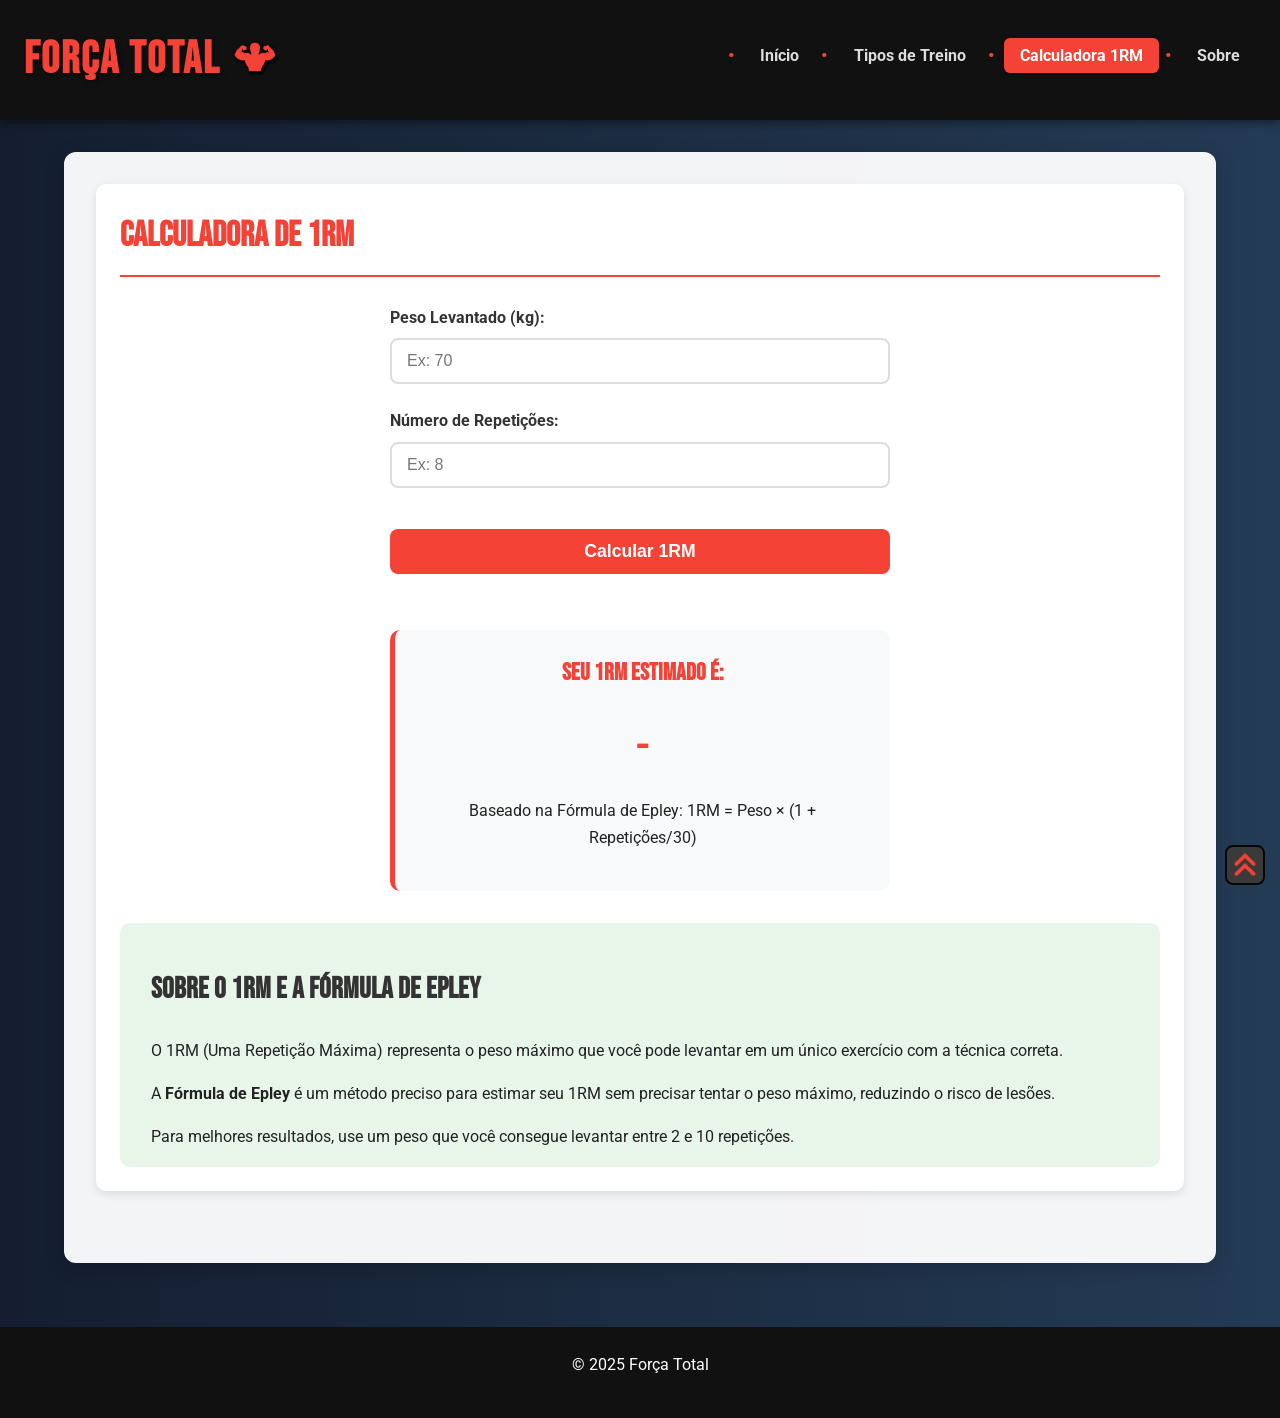
==== calcular.html @ 6b233fed "Add files via upload" ====
<!DOCTYPE html>
<html lang="pt">
<head>
  <meta charset="UTF-8">
  <meta name="viewport" content="width=device-width, initial-scale=1.0">
  <title>Força Total - Calculadora 1RM</title>
  <link rel="stylesheet" href="style.css">
  <link rel="icon" href="imagens/icon.png">
  <link href="https://fonts.googleapis.com/css2?family=Bebas+Neue&family=Roboto&display=swap" rel="stylesheet">

</head>
<body>
  <header id="topo-da-pagina">
    <h1 class="logo">Força Total</h1>
    <nav>
      <ul class="menu">
        <li><a href="index.html">Início</a></li>
        <li><a href="tipos.html">Tipos de Treino</a></li>
        <li><a href="calcular.html" class="ativo">Calculadora 1RM</a></li>
        <li><a href="sobre.html">Sobre</a></li>
      </ul>
    </nav>
  </header>

  <main>
    <section>
      <h2>Calculadora de 1RM</h2>
      
      <div class="calculadora">
        <div class="form">
          <label>Peso Levantado (kg):</label>
          <input type="number" id="peso" min="1" placeholder="Ex: 70">
        </div>
        
        <div class="form">
          <label>Número de Repetições:</label>
          <input type="number" id="reps" min="1" placeholder="Ex: 8">
        </div>
        
        <button id="calcular">Calcular 1RM</button>
        
        <div class="result" id="resultado">
          <h4>Seu 1RM estimado é:</h4>
          <div id="rm-valor">-</div>
          <p>Baseado na Fórmula de Epley: 1RM = Peso × (1 + Repetições/30)</p>
        </div>
      </div>
      
      <div class="explicacao">
        <h3>Sobre o 1RM e a Fórmula de Epley</h3>
        <p>O 1RM (Uma Repetição Máxima) representa o peso máximo que você pode levantar em um único exercício com a técnica correta.</p>
        <p>A <strong>Fórmula de Epley</strong> é um método preciso para estimar seu 1RM sem precisar tentar o peso máximo, reduzindo o risco de lesões.</p>
        <p>Para melhores resultados, use um peso que você consegue levantar entre 2 e 10 repetições.</p>
      </div>
    </section>

    <a href="#topo-da-pagina" id="voltar-topo"></a>
  </main>

  <footer>
    <p>&copy; 2025 Força Total</p>
  </footer>

  <script src="script.js"></script>
</body>
</html>
---- style.css ----
* {
  box-sizing: border-box;
  margin: 0;
  padding: 0;
}

body {
  font-family: 'Roboto', sans-serif;
  background: linear-gradient(to right, #141e30, #243b55);
  color: #222;
  line-height: 1.6;
  display: grid;
  grid-template-rows: auto 1fr auto;
  min-height: 100vh;
}

header {
  background: #111;
  color: #fff;
  padding: 1.5em;
  display: flex;
  justify-content: space-between;
  align-items: center;
  flex-wrap: wrap;
  box-shadow: 0 2px 10px rgba(0,0,0,0.5);
}

.logo {
  font-family: 'Bebas Neue', sans-serif;
  font-size: 2.8rem;
  letter-spacing: 2px;
  position: relative;
  color: #f44336;
  text-shadow: 2px 2px 4px rgba(0,0,0,0.5);
}

.logo::after {
  content: "";
  display: inline-block;
  width: 50px;
  height: 50px;
  background-image: url(imagens/icon.png);
  background-size: contain;
  background-repeat: no-repeat;
  margin-left: 10px;
  vertical-align: middle;
}

.menu {
  list-style: none;
  display: flex;
  gap: 1.5em;
  flex-wrap: wrap;
}

.menu li a {
  text-decoration: none;
  font-weight: bold;
  color: #ddd;
  padding: 8px 16px;
  border-radius: 6px;
  transition: all 0.3s ease;
  position: relative;
}

.menu li a:hover {
  background: #f44336;
  color: white;
  transform: translateY(-2px);
}

.menu li a.ativo {
  background: #f44336;
  color: white;
  box-shadow: 0 2px 5px rgba(0,0,0,0.3);
}

main {
  width: 90%;
  max-width: 1200px;
  margin: 2em auto;
  padding: 2em;
  background: rgba(255,255,255,0.95);
  border-radius: 12px;
  box-shadow: 0 5px 20px rgba(0,0,0,0.2);
}

section {
  margin-bottom: 2.5em;
  padding: 1.5em;
  background: white;
  border-radius: 10px;
  box-shadow: 0 3px 10px rgba(0,0,0,0.1);
}

.tabela-selecao {
  margin-top: 3em;
}

h2 {
  font-family: 'Bebas Neue', sans-serif;
  font-size: 2.2rem;
  margin-bottom: 0.8em;
  color: #f44336;
  border-bottom: 2px solid #f44336;
  padding-bottom: 0.3em;
}

h3 {
  font-family: 'Bebas Neue', sans-serif;
  font-size: 1.8rem;
  margin: 1.5em 0 0.8em 0;
  color: #333;
}


.conteudo {
  display: grid;
  grid-template-columns: 1fr 1fr;
  gap: 2em;
  align-items: center;
  margin: 2.5em 0;
}

.imagem-esquerda {
  order: 1;
}

.texto-direita {
  order: 2;
}

.imagem-direita {
  order: 2;
  justify-content: end;
}

.texto-esquerda {
  order: 1;
}

.conteudo-imagem {
  width: 70%;
  border-radius: 10px;
  box-shadow: 0 5px 15px rgba(0,0,0,0.2);
  transition: transform 0.3s ease;
  display: block;
  margin: 0 auto;
}

.conteudo-imagem:hover {
  transform: scale(1.02);
}
    

p {
  margin-bottom: 1em;
  line-height: 1.7;
}

ul {
  padding-left: 1.5em;
  margin: 1em 0;
}

li {
  margin-bottom: 0.5em;
  position: relative;
  list-style-type: none;
}

li::before {
  content: "•";
  color: #f44336;
  font-weight: bold;
  font-size: large;
  display: inline-block;
  width: .9em;
  margin-left: -1em;
}

a {
  color: #f44336;
  text-decoration: none;
  transition: color 0.3s;
}

a:hover {
  color: #d32f2f;
  text-decoration: underline;
}


table {
  width: 100%;
  border-collapse: collapse;
  margin: 1.5em 0;
  box-shadow: 0 3px 10px rgba(0,0,0,0.1);
  border-radius: 8px;
  overflow: hidden;
}

table th, table td {
  border: 1px solid #ddd;
  padding: 12px 15px;
  text-align: left;
}

table th {
  background: #f44336;
  color: white;
  font-weight: bold;
}

table tr:nth-child(even) {
  background: #f9f9f9;
}

table tr:hover {
  background: #f1f1f1;
}


dl {
  margin: 1.5em 0;
}

dt {
  font-weight: bold;
  color: #f44336;
  margin-top: 1.2em;
  font-size: 1.2em;
}

dd {
  margin-bottom: 1.5em;
  margin-left: 1.5em;
  line-height: 1.6;
}


pre {
  background: #2d2d2d;
  color: #f8f8f2;
  padding: 1.5em;
  border-radius: 8px;
  overflow-x: auto;
  margin: 1.5em 0;
  box-shadow: 0 3px 10px rgba(0,0,0,0.2);
}

code {
  font-family: 'Courier New', monospace;
  font-size: 0.95em;
}


footer {
  background: #111;
  color: #fff;
  text-align: center;
  padding: 1.5em;
  margin-top: 2em;
}


@media (max-width: 900px) {
  .conteudo {
    grid-template-columns: 1fr;
  }
  
  .sobre-conteudo {
    grid-template-columns: 1fr;
  }
  
  .imagem-esquerda, .imagem-direita, .texto-esquerda, .texto-direita {
    order: 0;
  }
  
  header {
    flex-direction: column;
    text-align: center;
    gap: 1em;
  }
  
  .menu {
    justify-content: center;
  }
}

@media (max-width: 600px) {
  main {
    padding: 1em;
    width: 95%;
  }
  
  .menu {
    flex-direction: column;
    align-items: center;
    gap: 0.8em;
  }
  
  .logo {
    font-size: 2.2rem;
  }
  
  section {
    padding: 1em;
  }
  
  .conteudo, .sobre-conteudo {
    gap: 1.5em;
  }
}


.calculadora {
  display: flex;
  flex-direction: column;
  gap: 1.5em;
  max-width: 500px;
  margin: 0 auto;
}

.form {
  display: flex;
  flex-direction: column;
  gap: 0.5em;
}

.form label {
  font-weight: bold;
  color: #333;
}

.form input {
  padding: 12px 15px;
  border: 2px solid #ddd;
  border-radius: 8px;
  font-size: 1rem;
  transition: border-color 0.3s;
}

.form input:focus {
  border-color: #f44336;
  outline: none;
}

button {
  background: #f44336;
  color: white;
  border: none;
  padding: 12px 20px;
  border-radius: 8px;
  font-size: 1.1rem;
  font-weight: bold;
  cursor: pointer;
  transition: all 0.3s;
  margin-top: 1em;
}

button:hover {
  background: #d32f2f;
  transform: translateY(-2px);
}

.result {
  text-align: center;
  margin-top: 2em;
  padding: 1.5em;
  background: #f8f9fa;
  border-radius: 10px;
  border-left: 5px solid #f44336;
}

.result h4 {
  font-family: 'Bebas Neue', sans-serif;
  font-size: 1.5rem;
  color: #f44336;
  margin-bottom: 0.5em;
}

#rm-valor {
  font-size: 2.5rem;
  font-weight: bold;
  color: #f44336;
  margin: 0.5em 0;
}

.explicacao {
  background: #e8f5e9;
  padding: 1px 3%;
  border-radius: 10px;
  margin-top: 2em;
}

#voltar-topo {
  background-color: rgb(58, 58, 58);
  border-radius: 20%;
  border: 2px solid rgb(6.7, 6.7, 6.7);
  position: fixed;
  bottom: 15px;
  right: 15px;
  display: flex;
  justify-content: center;
  align-items: center;
  transition: all 0.3s ease;
  background-image: url(imagens/seta_cima.png);
  background-size: 60%; 
  background-repeat: no-repeat;
  background-position: center;
  width: 40px;
  height: 40px;
}

#voltar-topo:hover {
  background-color: rgb(177, 176, 176);
  transform: translateY(-2px);
}

.logo:hover::after {
  transform: rotate(720deg);
  transition: transform 1s ease;
}

dl dd img {
  max-width: 600px;
  height: auto;
  display: block;
  margin: 10px 0;
  border-radius: 8px;
}
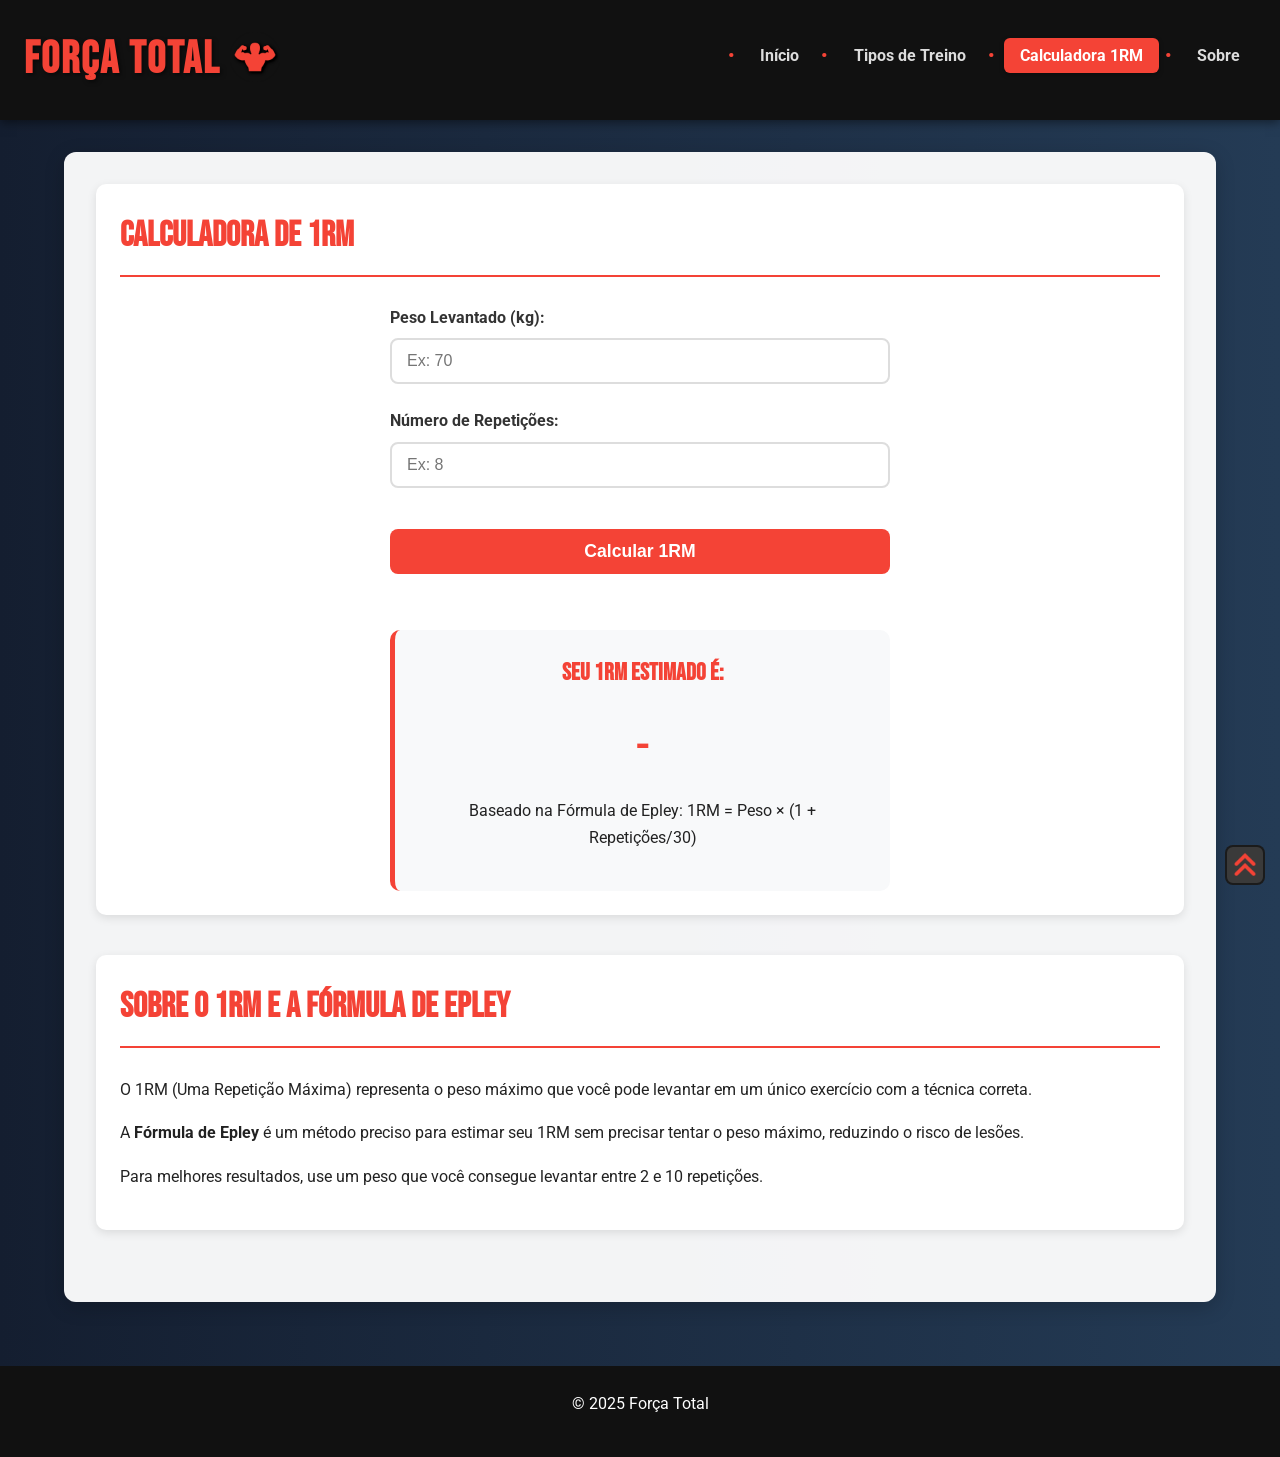
==== commit ef19895b: "Add files via upload" ====
--- a/calcular.html
+++ b/calcular.html
@@ -46,8 +46,11 @@
         </div>
       </div>
       
-      <div class="explicacao">
-        <h3>Sobre o 1RM e a Fórmula de Epley</h3>
+    </section>
+
+    <section>
+      <div>
+        <h2>Sobre o 1RM e a Fórmula de Epley</h2>
         <p>O 1RM (Uma Repetição Máxima) representa o peso máximo que você pode levantar em um único exercício com a técnica correta.</p>
         <p>A <strong>Fórmula de Epley</strong> é um método preciso para estimar seu 1RM sem precisar tentar o peso máximo, reduzindo o risco de lesões.</p>
         <p>Para melhores resultados, use um peso que você consegue levantar entre 2 e 10 repetições.</p>
--- a/style.css
+++ b/style.css
@@ -132,11 +132,16 @@
 
 .imagem-direita {
   order: 2;
-  justify-content: end;
 }
 
 .texto-esquerda {
   order: 1;
+}
+
+.imagem-direita p, .imagem-esquerda p {
+  font-size: small;
+  color: #505050;
+  text-align: center;
 }
 
 .conteudo-imagem {
@@ -152,6 +157,36 @@
   transform: scale(1.02);
 }
     
+
+@media (max-width: 800px) {
+  .conteudo {
+    grid-template-columns: 1fr;
+  }
+  
+  .sobre-conteudo {
+    grid-template-columns: 1fr;
+  }
+  
+  .imagem-esquerda, .imagem-direita, .texto-esquerda, .texto-direita {
+    order: 0;
+  }
+  
+  header {
+    flex-direction: column;
+    text-align: center;
+    gap: 1em;
+  }
+  
+  .menu {
+    justify-content: center;
+  }
+
+  .conteudo-imagem {
+    width: 50%;
+  }
+}
+
+
 
 p {
   margin-bottom: 1em;
@@ -264,54 +299,6 @@
 }
 
 
-@media (max-width: 900px) {
-  .conteudo {
-    grid-template-columns: 1fr;
-  }
-  
-  .sobre-conteudo {
-    grid-template-columns: 1fr;
-  }
-  
-  .imagem-esquerda, .imagem-direita, .texto-esquerda, .texto-direita {
-    order: 0;
-  }
-  
-  header {
-    flex-direction: column;
-    text-align: center;
-    gap: 1em;
-  }
-  
-  .menu {
-    justify-content: center;
-  }
-}
-
-@media (max-width: 600px) {
-  main {
-    padding: 1em;
-    width: 95%;
-  }
-  
-  .menu {
-    flex-direction: column;
-    align-items: center;
-    gap: 0.8em;
-  }
-  
-  .logo {
-    font-size: 2.2rem;
-  }
-  
-  section {
-    padding: 1em;
-  }
-  
-  .conteudo, .sobre-conteudo {
-    gap: 1.5em;
-  }
-}
 
 
 .calculadora {
@@ -397,7 +384,7 @@
 #voltar-topo {
   background-color: rgb(58, 58, 58);
   border-radius: 20%;
-  border: 2px solid rgb(6.7, 6.7, 6.7);
+  border: 2px solid rgb(6.7, 6.7, 6.7, .6);
   position: fixed;
   bottom: 15px;
   right: 15px;
@@ -423,10 +410,42 @@
   transition: transform 1s ease;
 }
 
+@media (max-width: 1920px) {
+  dl dd img {
+    max-width: 600px;
+    height: auto;
+    display: block;
+    margin: 10px 0;
+    border-radius: 8px;
+  }
+}
+
+@media (max-width: 820px) {
+  dl dd img {
+    max-width: 500px;
+    height: auto;
+    display: block;
+    margin: 10px 0;
+    border-radius: 8px;
+  }
+}
+
+@media (max-width: 700px) {
+  dl dd img {
+    max-width: 400px;
+    height: auto;
+    display: block;
+    margin: 10px 0;
+    border-radius: 8px;
+  }
+}
+
 dl dd img {
-  max-width: 600px;
-  height: auto;
-  display: block;
-  margin: 10px 0;
-  border-radius: 8px;
-}+  transition: transform 0.3s ease;
+}
+
+dl dd img:hover {
+  transform: scale(1.02);
+}
+
+
